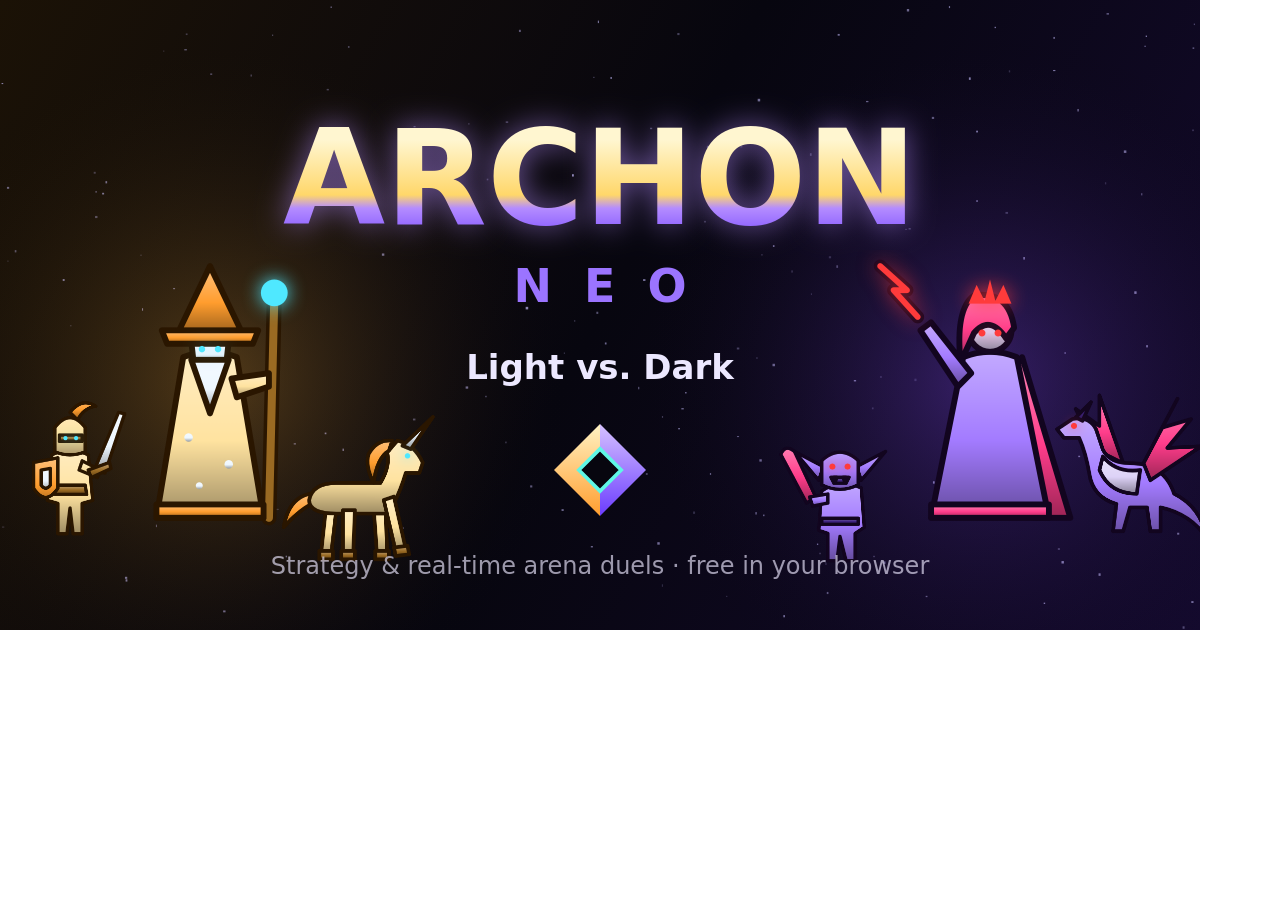
==== tools/assets.html @ 22c1a342 "Add Archon NEO 1.0.0: modern fan tribute to the 1983 classic - Faithful rules: 9x9 board, cycling sq" ====
<!doctype html>
<!--
  Renders the PNG assets (app icons, social preview) from the game's own artwork.
  Used by scripts/render-assets.sh with headless Chrome:  assets.html?asset=og|icon|maskable&size=N
-->
<html lang="en">
<head>
  <meta charset="utf-8">
  <title>Archon NEO asset renderer</title>
  <style>html, body { margin: 0; background: transparent; overflow: hidden; } canvas { display: block; }</style>
</head>
<body>
<canvas id="c"></canvas>
<script type="module">
import { unitCanvas } from '../public/js/art.js';

const q = new URLSearchParams(location.search);
const asset = q.get('asset') || 'og';
const size = Number(q.get('size') || 512);
const cv = document.getElementById('c');
const ctx = cv.getContext('2d');
const FONT = 'system-ui, -apple-system, "Segoe UI", Roboto, "Helvetica Neue", Arial, sans-serif';

function unit(type, pal, cx, cy, s, flip = false) {
  const img = unitCanvas(type, pal, s * 2);
  ctx.save();
  ctx.translate(cx, cy);
  if (flip) ctx.scale(-1, 1);
  ctx.drawImage(img, -s / 2, -s / 2, s, s);
  ctx.restore();
}

function emblem(cx, cy, r) {
  const gl = ctx.createLinearGradient(0, cy - r, 0, cy + r);
  gl.addColorStop(0, '#fff3c4'); gl.addColorStop(1, '#ff9d2e');
  const gd = ctx.createLinearGradient(0, cy - r, 0, cy + r);
  gd.addColorStop(0, '#d6c2ff'); gd.addColorStop(1, '#6b3cff');
  ctx.fillStyle = gl;
  ctx.beginPath(); ctx.moveTo(cx, cy - r); ctx.lineTo(cx - r, cy); ctx.lineTo(cx, cy + r); ctx.closePath(); ctx.fill();
  ctx.fillStyle = gd;
  ctx.beginPath(); ctx.moveTo(cx, cy - r); ctx.lineTo(cx + r, cy); ctx.lineTo(cx, cy + r); ctx.closePath(); ctx.fill();
  const i = r * 0.46;
  ctx.fillStyle = '#07060f';
  ctx.strokeStyle = '#5ff7e6';
  ctx.lineWidth = r * 0.08;
  ctx.beginPath(); ctx.moveTo(cx, cy - i); ctx.lineTo(cx + i, cy); ctx.lineTo(cx, cy + i); ctx.lineTo(cx - i, cy); ctx.closePath();
  ctx.fill(); ctx.stroke();
}

function icon(full) {
  cv.width = cv.height = size;
  ctx.fillStyle = '#07060f';
  if (full) ctx.fillRect(0, 0, size, size);
  else { ctx.beginPath(); ctx.roundRect(0, 0, size, size, size * 0.22); ctx.fill(); }
  const glow = ctx.createRadialGradient(size / 2, size / 2, 0, size / 2, size / 2, size * 0.6);
  glow.addColorStop(0, 'rgba(120,70,255,0.35)'); glow.addColorStop(1, 'rgba(0,0,0,0)');
  ctx.fillStyle = glow;
  ctx.fillRect(0, 0, size, size);
  emblem(size / 2, size / 2, size * (full ? 0.3 : 0.38));
}

function og() {
  const w = 1200, h = 630;
  cv.width = w; cv.height = h;
  const bg = ctx.createLinearGradient(0, 0, w, h);
  bg.addColorStop(0, '#1b1206'); bg.addColorStop(0.5, '#07060f'); bg.addColorStop(1, '#140a2e');
  ctx.fillStyle = bg;
  ctx.fillRect(0, 0, w, h);
  let seed = 7;
  const rnd = () => (seed = (seed * 16807) % 2147483647) / 2147483647;
  ctx.fillStyle = '#c8c0ff';
  for (let i = 0; i < 160; i++) { ctx.globalAlpha = 0.2 + rnd() * 0.5; ctx.fillRect(rnd() * w, rnd() * h, 1 + rnd() * 1.6, 1 + rnd() * 1.6); }
  ctx.globalAlpha = 1;
  for (const [x, col] of [[220, 'rgba(255,180,60,0.28)'], [980, 'rgba(140,80,255,0.32)']]) {
    const g = ctx.createRadialGradient(x, 380, 0, x, 380, 360);
    g.addColorStop(0, col); g.addColorStop(1, 'rgba(0,0,0,0)');
    ctx.fillStyle = g; ctx.fillRect(0, 0, w, h);
  }
  // armies
  unit('wizard', 'light', 210, 400, 300);
  unit('knight', 'light', 70, 470, 170);
  unit('unicorn', 'light', 360, 500, 190);
  unit('sorceress', 'dark', 990, 400, 300, true);
  unit('dragon', 'dark', 1130, 470, 190, true);
  unit('goblin', 'dark', 840, 500, 170, true);
  // title
  ctx.textAlign = 'center';
  ctx.textBaseline = 'middle';
  const tg = ctx.createLinearGradient(0, 140, 0, 250);
  tg.addColorStop(0, '#fff6d0'); tg.addColorStop(0.5, '#ffd76a'); tg.addColorStop(0.62, '#b48cff'); tg.addColorStop(1, '#6b3cff');
  ctx.shadowColor = 'rgba(180,140,255,0.6)'; ctx.shadowBlur = 30;
  ctx.fillStyle = tg;
  ctx.font = `900 132px ${FONT}`;
  ctx.fillText('ARCHON', w / 2, 190);
  ctx.shadowBlur = 0;
  ctx.fillStyle = '#9b74ff';
  ctx.font = `800 46px ${FONT}`;
  ctx.fillText('N  E  O', w / 2, 290);
  ctx.fillStyle = '#ece8ff';
  ctx.font = `600 34px ${FONT}`;
  ctx.fillText('Light vs. Dark', w / 2, 370);
  emblem(w / 2, 470, 46);
  ctx.fillStyle = 'rgba(236,232,255,0.65)';
  ctx.font = `500 24px ${FONT}`;
  ctx.fillText('Strategy & real-time arena duels · free in your browser', w / 2, 568);
}

if (asset === 'og') og();
else icon(asset === 'maskable');
document.title = 'ready';
</script>
</body>
</html>
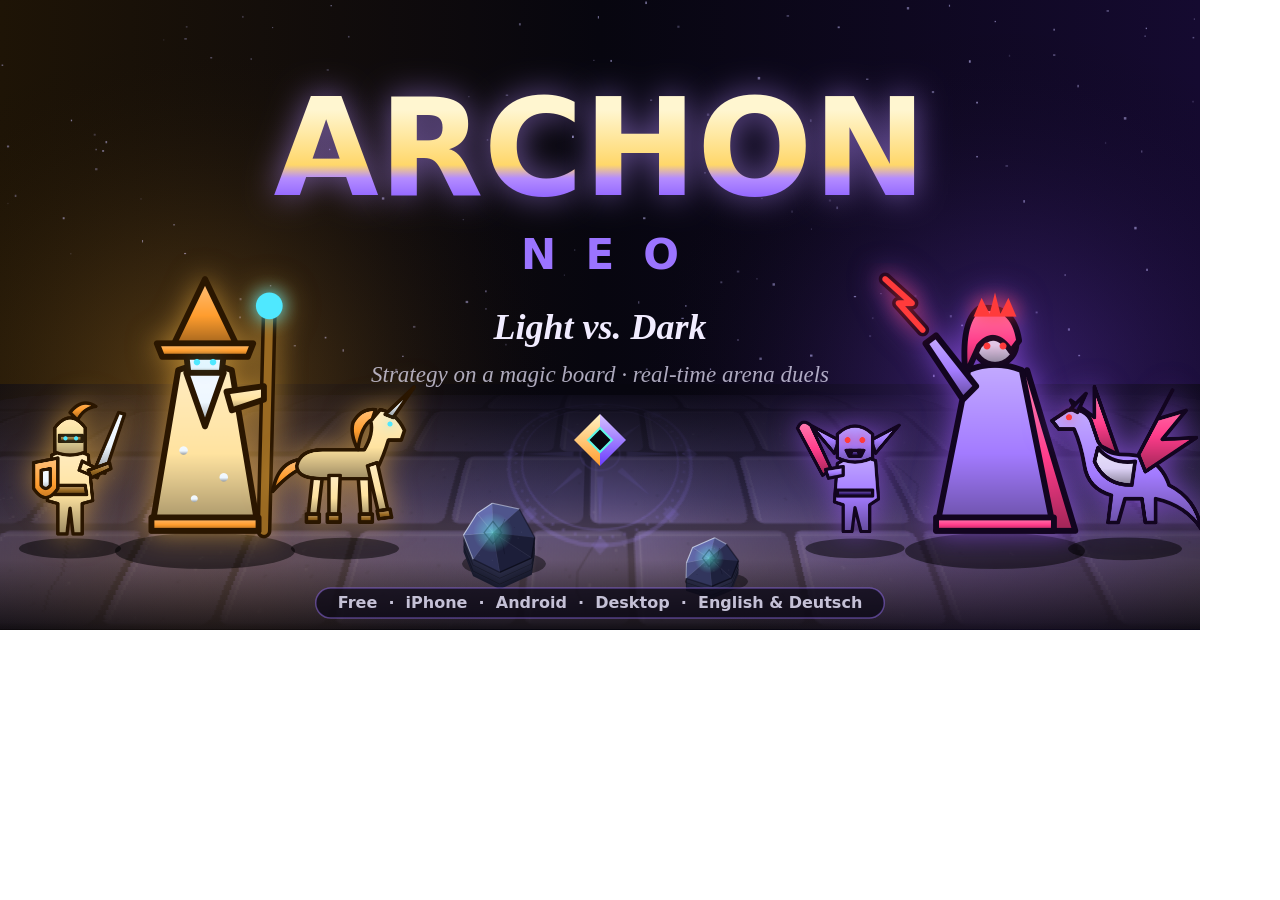
==== commit 72632113: "Refresh social preview: new share image and bilingual link texts - Share image rendered from the 1.1" ====
--- a/tools/assets.html
+++ b/tools/assets.html
@@ -13,6 +13,7 @@
 <canvas id="c"></canvas>
 <script type="module">
 import { unitCanvas } from '../public/js/art.js';
+import { makeFloor, makeRock } from '../public/js/arena-art.js';
 
 const q = new URLSearchParams(location.search);
 const asset = q.get('asset') || 'og';
@@ -20,6 +21,7 @@
 const cv = document.getElementById('c');
 const ctx = cv.getContext('2d');
 const FONT = 'system-ui, -apple-system, "Segoe UI", Roboto, "Helvetica Neue", Arial, sans-serif';
+const SERIF = 'ui-serif, "New York", Georgia, Cambria, "Noto Serif", "Times New Roman", serif';
 
 function unit(type, pal, cx, cy, s, flip = false) {
   const img = unitCanvas(type, pal, s * 2);
@@ -60,49 +62,102 @@
 }
 
 function og() {
-  const w = 1200, h = 630;
+  const w = 1200, h = 630, GROUND = 545;
   cv.width = w; cv.height = h;
-  const bg = ctx.createLinearGradient(0, 0, w, h);
-  bg.addColorStop(0, '#1b1206'); bg.addColorStop(0.5, '#07060f'); bg.addColorStop(1, '#140a2e');
+  const bg = ctx.createLinearGradient(0, 0, w, 0);
+  bg.addColorStop(0, '#1e1406'); bg.addColorStop(0.5, '#07060f'); bg.addColorStop(1, '#150a30');
   ctx.fillStyle = bg;
   ctx.fillRect(0, 0, w, h);
   let seed = 7;
   const rnd = () => (seed = (seed * 16807) % 2147483647) / 2147483647;
   ctx.fillStyle = '#c8c0ff';
-  for (let i = 0; i < 160; i++) { ctx.globalAlpha = 0.2 + rnd() * 0.5; ctx.fillRect(rnd() * w, rnd() * h, 1 + rnd() * 1.6, 1 + rnd() * 1.6); }
+  for (let i = 0; i < 170; i++) { ctx.globalAlpha = 0.15 + rnd() * 0.5; ctx.fillRect(rnd() * w, rnd() * GROUND * 0.9, 1 + rnd() * 1.6, 1 + rnd() * 1.6); }
   ctx.globalAlpha = 1;
-  for (const [x, col] of [[220, 'rgba(255,180,60,0.28)'], [980, 'rgba(140,80,255,0.32)']]) {
-    const g = ctx.createRadialGradient(x, 380, 0, x, 380, 360);
+
+  // the arena floor of 1.1, seen at a low angle, fading into the night
+  const floor = makeFloor(600, 120, 2, [96, 84, 140], 0.35, 'light', 3);
+  // simple perspective: strips get taller and wider towards the viewer
+  const top = GROUND - 150, depth = h - top, N = 90;
+  for (let i = 0; i < N; i++) {
+    const t0 = i / N, t1 = (i + 1) / N;
+    const y0 = top + depth * t0 * t0, y1 = top + depth * t1 * t1;
+    const sw = w * (0.9 + 0.7 * t0);
+    ctx.drawImage(floor, 0, floor.height * t0, floor.width, floor.height / N + 1, (w - sw) / 2, y0, sw, y1 - y0 + 1);
+  }
+  let fade = ctx.createLinearGradient(0, GROUND - 160, 0, GROUND - 20);
+  fade.addColorStop(0, 'rgba(7,6,15,1)'); fade.addColorStop(1, 'rgba(7,6,15,0)');
+  ctx.fillStyle = fade; ctx.fillRect(0, GROUND - 161, w, 142);
+  fade = ctx.createLinearGradient(0, h - 70, 0, h);
+  fade.addColorStop(0, 'rgba(7,6,15,0)'); fade.addColorStop(1, 'rgba(7,6,15,0.85)');
+  ctx.fillStyle = fade; ctx.fillRect(0, h - 70, w, 70);
+
+  // warm and cold light of the two armies
+  for (const [x, col] of [[200, 'rgba(255,175,55,0.32)'], [1000, 'rgba(140,80,255,0.36)']]) {
+    const g = ctx.createRadialGradient(x, 400, 0, x, 400, 380);
     g.addColorStop(0, col); g.addColorStop(1, 'rgba(0,0,0,0)');
     ctx.fillStyle = g; ctx.fillRect(0, 0, w, h);
   }
-  // armies
-  unit('wizard', 'light', 210, 400, 300);
-  unit('knight', 'light', 70, 470, 170);
-  unit('unicorn', 'light', 360, 500, 190);
-  unit('sorceress', 'dark', 990, 400, 300, true);
-  unit('dragon', 'dark', 1130, 470, 190, true);
-  unit('goblin', 'dark', 840, 500, 170, true);
+
+  // stone pillars between the armies
+  const rock = (x, y, r, s) => {
+    const k = makeRock(r, 2, s);
+    ctx.fillStyle = 'rgba(0,0,0,0.45)';
+    ctx.beginPath(); ctx.ellipse(x + r * 0.15, y + r * 0.62, r * 1.05, r * 0.32, 0, 0, Math.PI * 2); ctx.fill();
+    ctx.drawImage(k.cv, x - k.size / 2, y - k.size / 2, k.size, k.size);
+    const rg = ctx.createRadialGradient(x + k.ax, y + k.ay, 0, x + k.ax, y + k.ay, r * 0.5);
+    rg.addColorStop(0, 'rgba(95,247,230,0.55)'); rg.addColorStop(1, 'rgba(95,247,230,0)');
+    ctx.fillStyle = rg; ctx.fillRect(x - r, y - r, r * 2, r * 2);
+  };
+  rock(498, GROUND - 6, 40, 4);
+  rock(712, GROUND + 18, 30, 9);
+
+  // armies standing on the floor
+  const fig = (type, pal, x, s, flip) => {
+    ctx.fillStyle = 'rgba(0,0,0,0.5)';
+    ctx.beginPath(); ctx.ellipse(x, GROUND + s * 0.02, s * 0.3, s * 0.06, 0, 0, Math.PI * 2); ctx.fill();
+    ctx.save();
+    ctx.shadowColor = pal === 'light' ? 'rgba(255,190,70,0.55)' : 'rgba(160,90,255,0.6)';
+    ctx.shadowBlur = 28;
+    unit(type, pal, x, GROUND - s * 0.44, s, flip);
+    ctx.restore();
+  };
+  fig('wizard', 'light', 205, 300);
+  fig('knight', 'light', 70, 170);
+  fig('unicorn', 'light', 345, 180);
+  fig('sorceress', 'dark', 995, 300, true);
+  fig('dragon', 'dark', 1125, 190, true);
+  fig('goblin', 'dark', 855, 165, true);
+
   // title
   ctx.textAlign = 'center';
   ctx.textBaseline = 'middle';
-  const tg = ctx.createLinearGradient(0, 140, 0, 250);
+  const tg = ctx.createLinearGradient(0, 110, 0, 220);
   tg.addColorStop(0, '#fff6d0'); tg.addColorStop(0.5, '#ffd76a'); tg.addColorStop(0.62, '#b48cff'); tg.addColorStop(1, '#6b3cff');
-  ctx.shadowColor = 'rgba(180,140,255,0.6)'; ctx.shadowBlur = 30;
+  ctx.shadowColor = 'rgba(180,140,255,0.6)'; ctx.shadowBlur = 32;
   ctx.fillStyle = tg;
-  ctx.font = `900 132px ${FONT}`;
-  ctx.fillText('ARCHON', w / 2, 190);
+  ctx.font = `900 136px ${FONT}`;
+  ctx.fillText('ARCHON', w / 2, 160);
   ctx.shadowBlur = 0;
   ctx.fillStyle = '#9b74ff';
-  ctx.font = `800 46px ${FONT}`;
-  ctx.fillText('N  E  O', w / 2, 290);
-  ctx.fillStyle = '#ece8ff';
-  ctx.font = `600 34px ${FONT}`;
-  ctx.fillText('Light vs. Dark', w / 2, 370);
-  emblem(w / 2, 470, 46);
-  ctx.fillStyle = 'rgba(236,232,255,0.65)';
-  ctx.font = `500 24px ${FONT}`;
-  ctx.fillText('Strategy & real-time arena duels · free in your browser', w / 2, 568);
+  ctx.font = `800 42px ${FONT}`;
+  ctx.fillText('N  E  O', w / 2, 258);
+  ctx.fillStyle = '#f1ecff';
+  ctx.font = `italic 600 36px ${SERIF}`;
+  ctx.fillText('Light vs. Dark', w / 2, 330);
+  ctx.fillStyle = 'rgba(236,232,255,0.72)';
+  ctx.font = `italic 400 23px ${SERIF}`;
+  ctx.fillText('Strategy on a magic board · real-time arena duels', w / 2, 376);
+  emblem(w / 2, 440, 26);
+  // footer badge
+  ctx.font = `600 16px ${FONT}`;
+  const tag = 'Free  ·  iPhone  ·  Android  ·  Desktop  ·  English & Deutsch';
+  const tw = ctx.measureText(tag).width + 44;
+  ctx.fillStyle = 'rgba(10,8,22,0.72)';
+  ctx.strokeStyle = 'rgba(155,116,255,0.45)';
+  ctx.lineWidth = 1.5;
+  ctx.beginPath(); ctx.roundRect(w / 2 - tw / 2, 588, tw, 30, 15); ctx.fill(); ctx.stroke();
+  ctx.fillStyle = 'rgba(236,232,255,0.82)';
+  ctx.fillText(tag, w / 2, 604);
 }
 
 if (asset === 'og') og();
